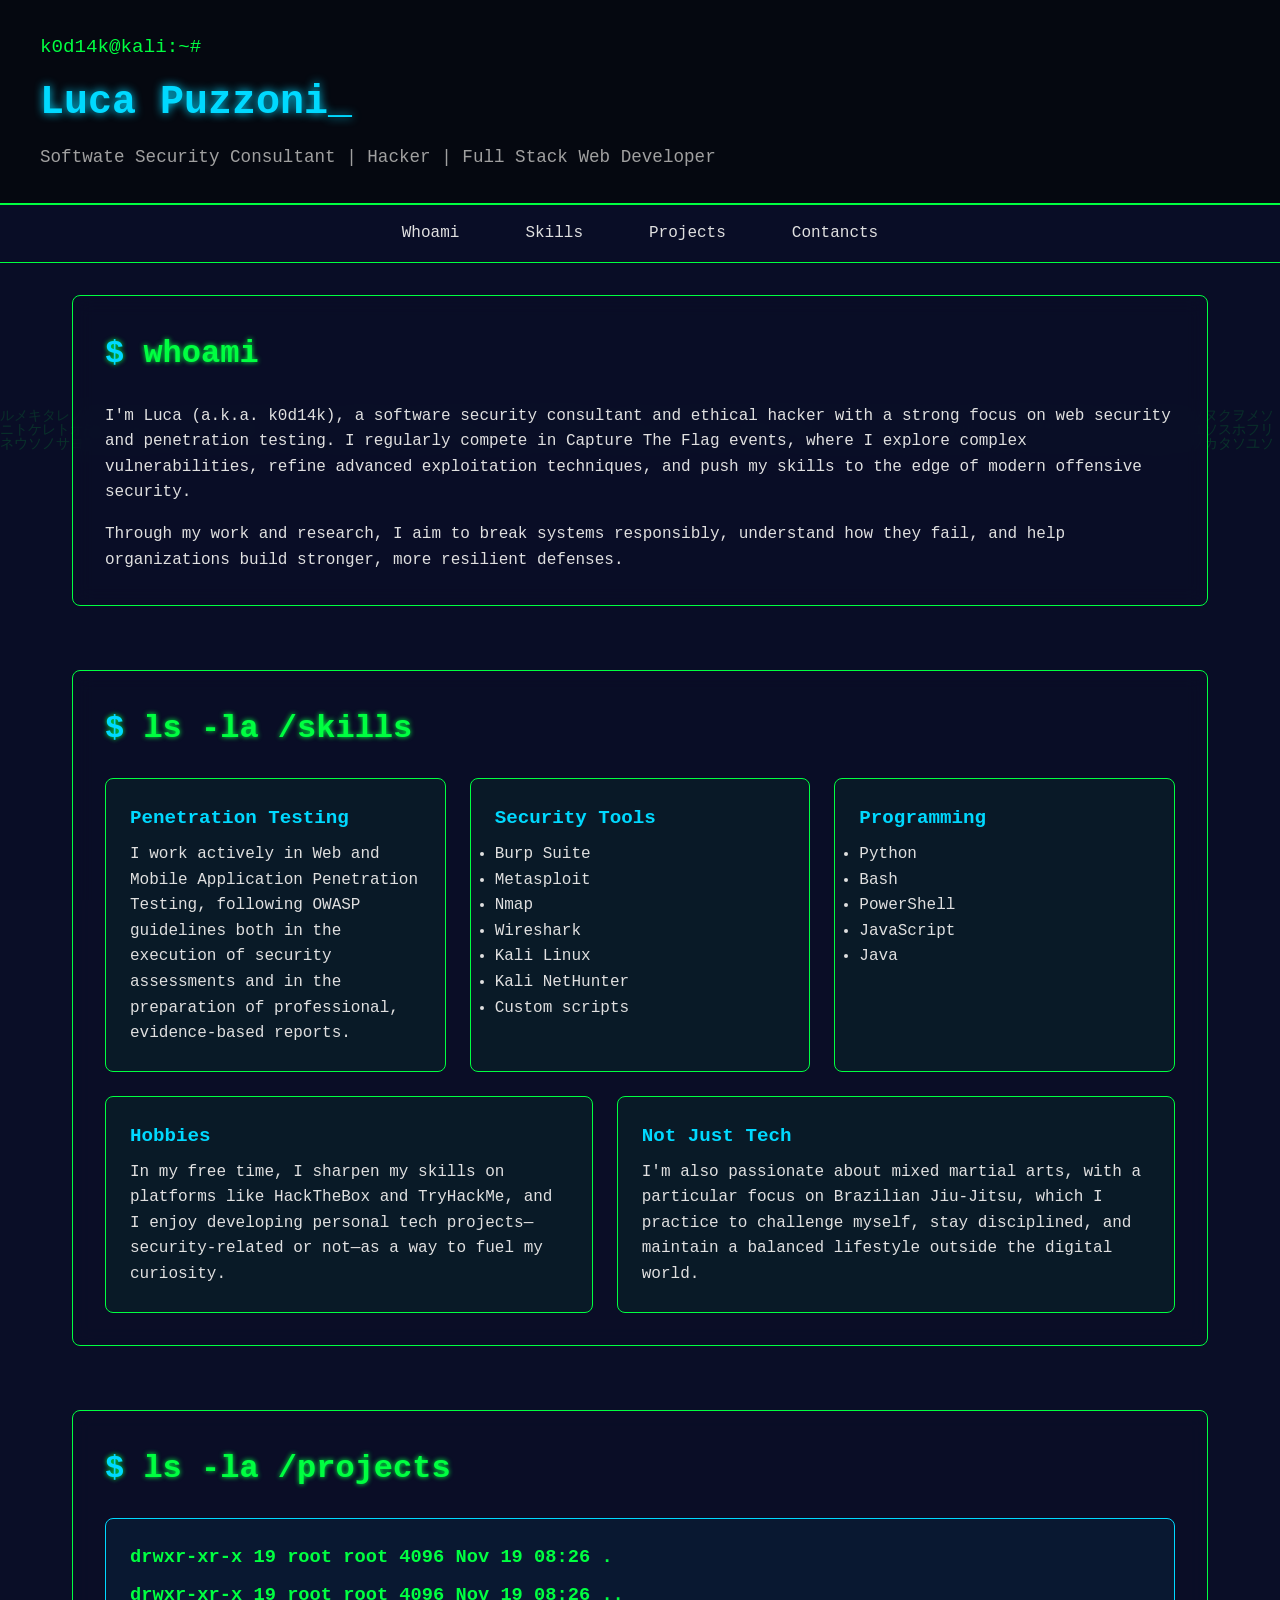
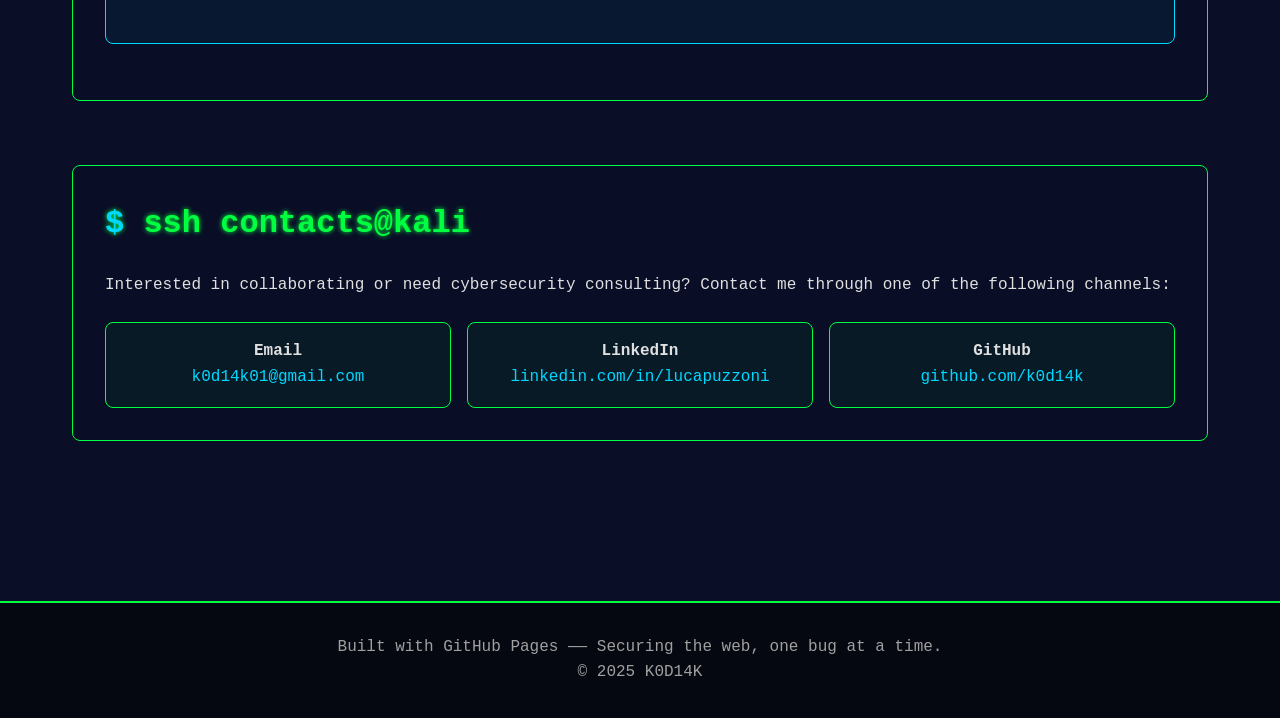
==== index.html @ 0f920804 "pushing" ====
<!DOCTYPE html>
<html lang="it">
<head>
    <meta charset="UTF-8">
    <meta name="viewport" content="width=device-width, initial-scale=1.0">
    <title>K0D14K</title>
    <link rel="stylesheet" href="static/style.css">
    <link rel="shortcut icon" href="static/images/favicon.png" type="image/x-icon">
</head>
<body>
    <canvas class="matrix-bg" id="matrix"></canvas>

    <header>
        <div class="header-content">
            <div class="terminal-prompt">k0d14k@kali:~#</div>
            <h1>Luca Puzzoni<span class="typing-cursor">_</span></h1>
            <p class="subtitle">Softwate Security Consultant | Hacker | Full Stack Web Developer</p>
        </div>
    </header>

    <nav>
        <ul>
            <li><a href="#about">Whoami</a></li>
            <li><a href="#skills">Skills</a></li>
            <li><a href="#projects">Projects</a></li>
            <li><a href="#contact">Contancts</a></li>
        </ul>
    </nav>

    <main>
        <section id="about">
            <h2>whoami</h2>
            <p>
                I'm Luca (a.k.a. k0d14k), a software security consultant and ethical hacker with a strong focus on web security and penetration testing. 
                I regularly compete in Capture The Flag events, where I explore complex vulnerabilities, refine advanced exploitation techniques, and push my 
                skills to the edge of modern offensive security.</p>
            <p style="margin-top: 1rem;">
                Through my work and research, I aim to break systems responsibly, understand how they fail, 
                and help organizations build stronger, more resilient defenses.
            </p>
        </section>

        <section id="skills">
            <h2>ls -la /skills</h2>
            <div class="skills-grid">
                <div class="skill-card">
                    <h3>Penetration Testing</h3>
                    <p>
                        I work actively in Web and Mobile Application Penetration Testing, following OWASP guidelines both in the execution of security 
                        assessments and in the preparation of professional, evidence-based reports.
                    </p>
                </div>
                <div class="skill-card">
                    <h3>Security Tools</h3>
                    <p>
                        <ul>
                            <li>Burp Suite</li>
                            <li>Metasploit</li>
                            <li>Nmap</li>
                            <li>Wireshark</li>
                            <li>Kali Linux</li>
                            <li>Kali NetHunter</li>
                            <li>Custom scripts</li>
                        </ul>
                    </p>
                </div>
                <div class="skill-card">
                    <h3>Programming</h3>
                    <p>
                        <ul>
                            <li>Python</li>
                            <li>Bash</li>
                            <li>PowerShell</li>
                            <li>JavaScript</li>
                            <li>Java</li>
                        </ul>
                    </p>
                </div>
                <div class="special-row">
                    <div class="skill-card" id="pivot-1">
                    <h3>Hobbies</h3>
                    <p>
                        In my free time, I sharpen my skills on platforms like HackTheBox and TryHackMe, and I enjoy developing personal tech 
                        projects—security-related or not—as a way to fuel my curiosity.
                    </p>
                </div>
                <div class="skill-card" id="pivot-2">
                    <h3>Not Just Tech</h3>
                    <p>
                        I'm also passionate about mixed martial arts, with a particular focus on Brazilian Jiu-Jitsu, which I practice to challenge 
                        myself, stay disciplined, and maintain a balanced lifestyle outside the digital world.
                    </p>
                </div>
                </div>
            </div>
        </section>

        <section id="projects">
            <h2>ls -la /projects</h2>
            <div class="project">
                <h3>drwxr-xr-x  19 root root  4096 Nov 19 08:26 .</h3>
                <h3>drwxr-xr-x  19 root root  4096 Nov 19 08:26 ..</h3>
            </div>
        </section>

        <section id="contact">
            <h2>ssh contacts@kali</h2>
            <p>Interested in collaborating or need cybersecurity consulting? Contact me through one of the following channels:</p>
            <div class="contact-grid">
                <div class="contact-item">
                    <strong>Email</strong><br>
                    <a href="mailto:k0d14k01@gmail.com">k0d14k01@gmail.com</a>
                </div>
                <div class="contact-item">
                    <strong>LinkedIn</strong><br>
                    <a href="https://linkedin.com/in/lucapuzzoni" target="_blank">linkedin.com/in/lucapuzzoni</a>
                </div>
                <div class="contact-item">
                    <strong>GitHub</strong><br>
                    <a href="https://github.com/k0d14k" target="_blank">github.com/k0d14k</a>
                </div>
            </div>
        </section>
    </main>

    <footer>
        <p>Built with GitHub Pages —— Securing the web, one bug at a time.</p>
        <p>&copy; 2025 K0D14K</p>
    </footer>

    <script>
        // Matrix rain effect
        const canvas = document.getElementById('matrix');
        const ctx = canvas.getContext('2d');

        canvas.width = window.innerWidth;
        canvas.height = window.innerHeight;

        const chars = '01アイウエオカキクケコサシスセソタチツテトナニヌネノハヒフヘホマミムメモヤユヨラリルレロワヲン';
        const fontSize = 14;
        const columns = canvas.width / fontSize;
        const drops = Array(Math.floor(columns)).fill(1);

        function drawMatrix() {
            ctx.fillStyle = 'rgba(10, 14, 39, 0.05)';
            ctx.fillRect(0, 0, canvas.width, canvas.height);

            ctx.fillStyle = '#00ff41';
            ctx.font = fontSize + 'px monospace';

            for (let i = 0; i < drops.length; i++) {
                const text = chars[Math.floor(Math.random() * chars.length)];
                ctx.fillText(text, i * fontSize, drops[i] * fontSize);

                if (drops[i] * fontSize > canvas.height && Math.random() > 0.975) {
                    drops[i] = 0;
                }
                drops[i]++;
            }
        }

        setInterval(drawMatrix, 50);

        window.addEventListener('resize', () => {
            canvas.width = window.innerWidth;
            canvas.height = window.innerHeight;
        });

        // Smooth scrolling
        document.querySelectorAll('nav a').forEach(anchor => {
            anchor.addEventListener('click', function(e) {
                e.preventDefault();
                const target = document.querySelector(this.getAttribute('href'));
                target.scrollIntoView({ behavior: 'smooth', block: 'start' });
            });
        });
    </script>
</body>
</html>
---- static/style.css ----
* {
    margin: 0;
    padding: 0;
    box-sizing: border-box;
}

:root {
    --bg-dark: #0a0e27;
    --bg-darker: #050810;
    --terminal-green: #00ff41;
    --accent-cyan: #00d9ff;
    --text-primary: #e0e0e0;
    --text-secondary: #a0a0a0;
}

body {
    font-family: 'Courier New', monospace;
    background: var(--bg-dark);
    color: var(--text-primary);
    line-height: 1.6;
    overflow-x: hidden;
}

.matrix-bg {
    position: fixed;
    top: 0;
    left: 0;
    width: 100%;
    height: 100%;
    opacity: 0.15;
    z-index: 0;
    pointer-events: none;
}

header {
    background: var(--bg-darker);
    padding: 2rem;
    border-bottom: 2px solid var(--terminal-green);
    position: relative;
    z-index: 10;
}

.header-content {
    max-width: 1200px;
    margin: 0 auto;
}

.terminal-prompt {
    color: var(--terminal-green);
    font-size: 1.2rem;
    margin-bottom: 0.5rem;
}

h1 {
    font-size: 2.5rem;
    color: var(--accent-cyan);
    text-shadow: 0 0 10px var(--accent-cyan);
    margin-bottom: 0.5rem;
}

.subtitle {
    color: var(--text-secondary);
    font-size: 1.1rem;
}

nav {
    background: rgba(10, 14, 39, 0.9);
    padding: 1rem;
    position: sticky;
    top: 0;
    z-index: 100;
    backdrop-filter: blur(10px);
    border-bottom: 1px solid var(--terminal-green);
}

nav ul {
    list-style: none;
    display: flex;
    justify-content: center;
    gap: 2rem;
    flex-wrap: wrap;
}

nav a {
    color: var(--text-primary);
    text-decoration: none;
    transition: all 0.3s;
    padding: 0.5rem 1rem;
    border: 1px solid transparent;
}

nav a:hover {
    color: var(--terminal-green);
    border: 1px solid var(--terminal-green);
    box-shadow: 0 0 10px var(--terminal-green);
}

main {
    max-width: 1200px;
    margin: 0 auto;
    padding: 2rem;
    position: relative;
    z-index: 1;
}

section {
    margin-bottom: 4rem;
    background: rgba(10, 14, 39, 0.6);
    padding: 2rem;
    border: 1px solid var(--terminal-green);
    border-radius: 8px;
    backdrop-filter: blur(10px);
}

h2 {
    color: var(--terminal-green);
    font-size: 2rem;
    margin-bottom: 1.5rem;
    text-shadow: 0 0 5px var(--terminal-green);
}

h2::before {
    content: "$ ";
    color: var(--accent-cyan);
}

.manifesto-quote {
    border-left: 3px solid var(--accent-cyan);
    padding-left: 1.5rem;
    margin: 2rem 0;
    font-style: italic;
    color: var(--text-secondary);
    background: rgba(0, 217, 255, 0.05);
    padding: 1.5rem;
    border-radius: 4px;
}

.skills-grid {
    display: grid;
    grid-template-columns: repeat(auto-fit, minmax(250px, 1fr));
    margin-top: 1.5rem;
    gap: 1.5rem;
}

.special-row {
  display: flex;
  width: 314%;
  justify-items: center;
}

#pivot-1 {
    margin-right: 0.75rem;
}

#pivot-2 {
    margin-left: 0.75rem;
}


.skill-card {
    background: rgba(0, 255, 65, 0.05);
    border: 1px solid var(--terminal-green);
    padding: 1.5rem;
    border-radius: 8px;
    transition: all 0.3s;
}

.skill-card:hover {
    transform: translateY(-5px);
    box-shadow: 0 5px 20px rgba(0, 255, 65, 0.3);
    border-color: var(--accent-cyan);
}

.skill-card h3 {
    color: var(--accent-cyan);
    margin-bottom: 0.5rem;
    font-size: 1.2rem;
}

.project {
    background: rgba(0, 217, 255, 0.05);
    border: 1px solid var(--accent-cyan);
    padding: 1.5rem;
    margin-bottom: 1.5rem;
    border-radius: 8px;
    transition: all 0.3s;
}

.project:hover {
    box-shadow: 0 5px 20px rgba(0, 217, 255, 0.3);
}

.project h3 {
    color: var(--terminal-green);
    margin-bottom: 0.5rem;
}

.contact-grid {
    display: grid;
    grid-template-columns: repeat(auto-fit, minmax(200px, 1fr));
    gap: 1rem;
    margin-top: 1.5rem;
}

.contact-item {
    background: rgba(0, 255, 65, 0.05);
    padding: 1rem;
    border: 1px solid var(--terminal-green);
    border-radius: 8px;
    text-align: center;
    transition: all 0.3s;
}

.contact-item:hover {
    transform: scale(1.05);
    box-shadow: 0 0 15px var(--terminal-green);
}

.contact-item a {
    color: var(--accent-cyan);
    text-decoration: none;
    display: block;
}

footer {
    background: var(--bg-darker);
    padding: 2rem;
    text-align: center;
    border-top: 2px solid var(--terminal-green);
    color: var(--text-secondary);
    margin-top: 4rem;
}

.typing-cursor {
    animation: blink 1s infinite;
}

@keyframes blink {
    0%, 50% { opacity: 1; }
    51%, 100% { opacity: 0; }
}

@media (max-width: 768px) {
    h1 {
        font-size: 2rem;
    }

    nav ul {
        flex-direction: column;
        gap: 0.5rem;
    }

    section {
        padding: 1.5rem;
    }
}
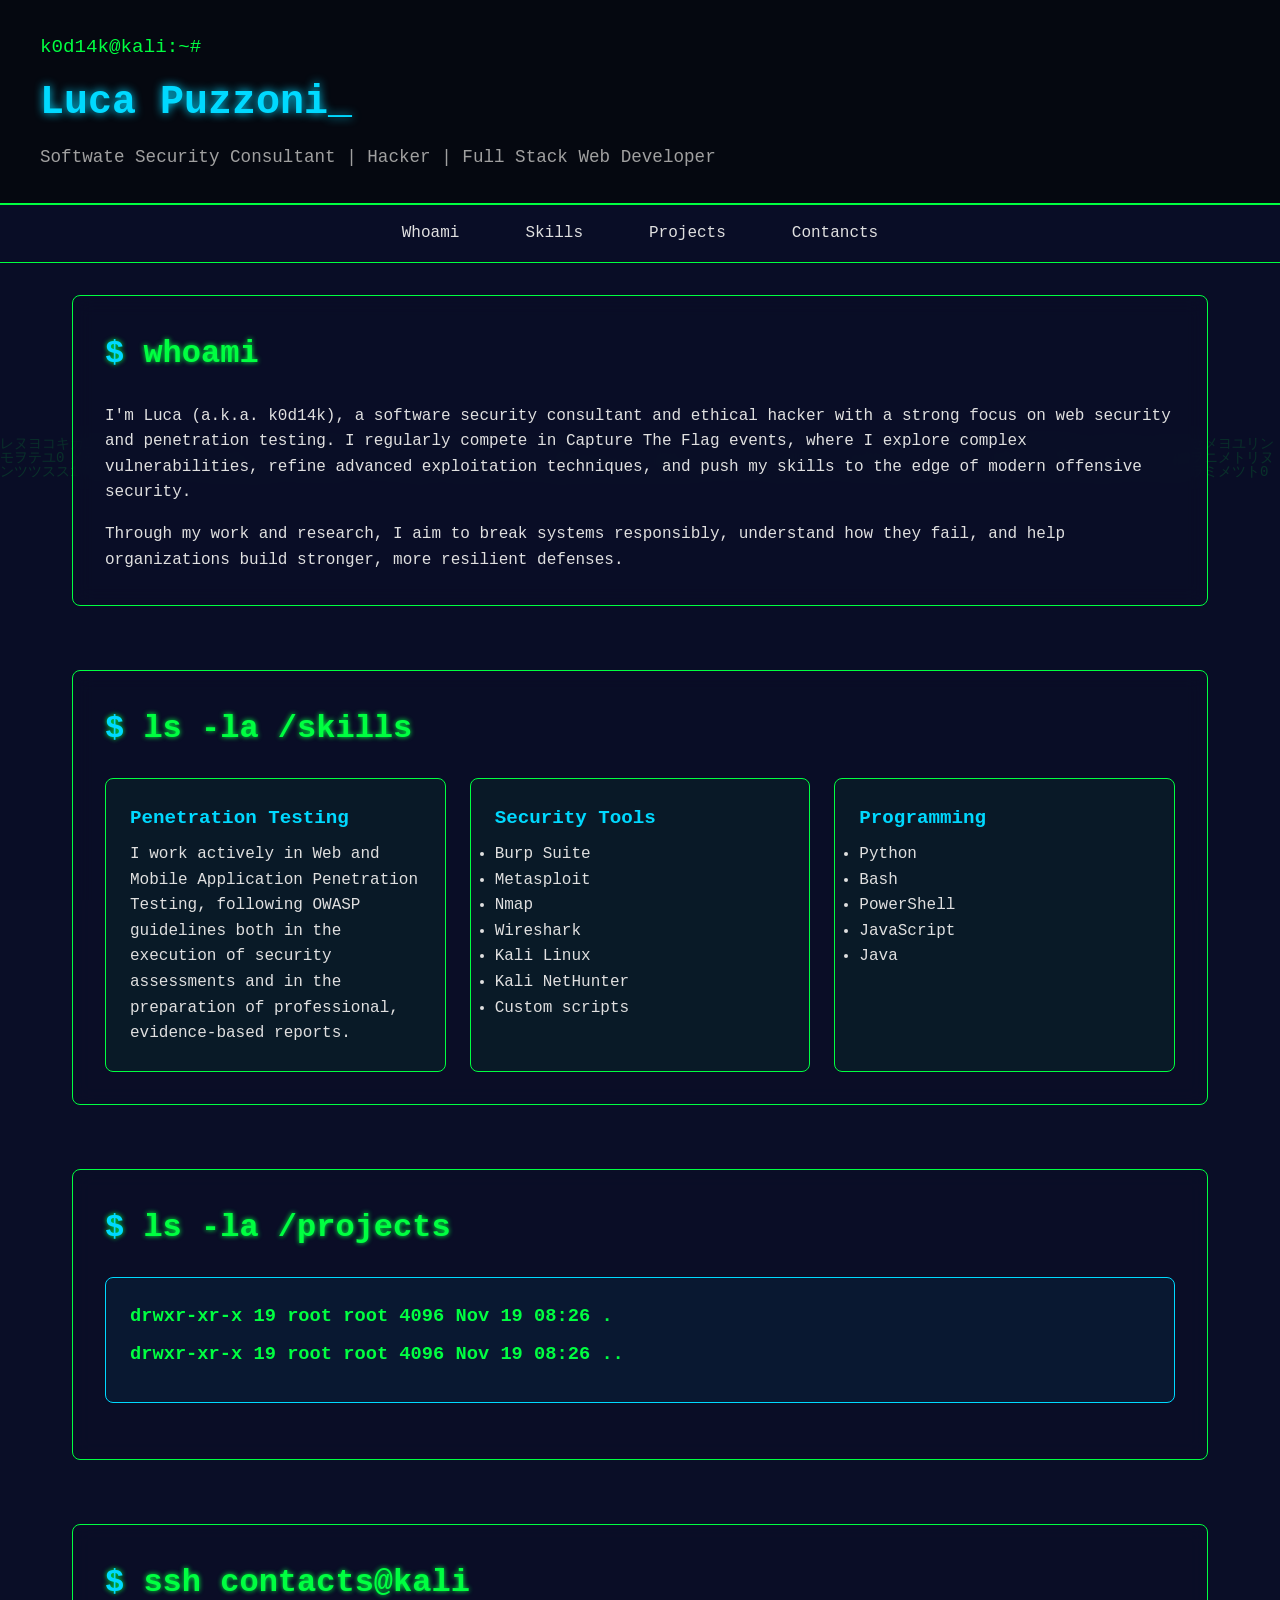
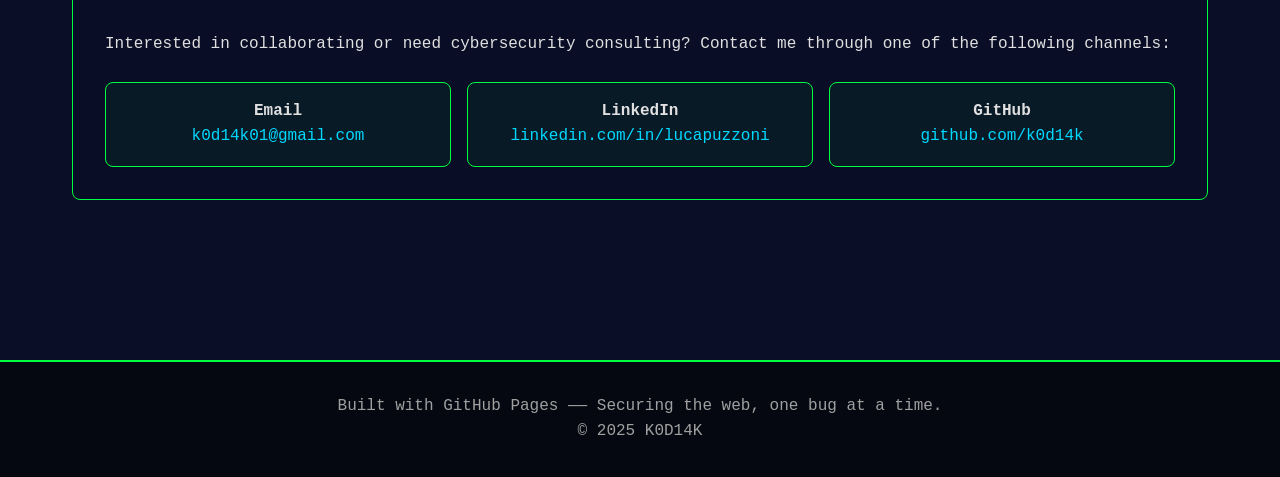
==== commit be431c01: "final fixes" ====
--- a/index.html
+++ b/index.html
@@ -75,22 +75,6 @@
                             <li>Java</li>
                         </ul>
                     </p>
-                </div>
-                <div class="special-row">
-                    <div class="skill-card" id="pivot-1">
-                    <h3>Hobbies</h3>
-                    <p>
-                        In my free time, I sharpen my skills on platforms like HackTheBox and TryHackMe, and I enjoy developing personal tech 
-                        projects—security-related or not—as a way to fuel my curiosity.
-                    </p>
-                </div>
-                <div class="skill-card" id="pivot-2">
-                    <h3>Not Just Tech</h3>
-                    <p>
-                        I'm also passionate about mixed martial arts, with a particular focus on Brazilian Jiu-Jitsu, which I practice to challenge 
-                        myself, stay disciplined, and maintain a balanced lifestyle outside the digital world.
-                    </p>
-                </div>
                 </div>
             </div>
         </section>
--- a/static/style.css
+++ b/static/style.css
@@ -142,21 +142,6 @@
     gap: 1.5rem;
 }
 
-.special-row {
-  display: flex;
-  width: 314%;
-  justify-items: center;
-}
-
-#pivot-1 {
-    margin-right: 0.75rem;
-}
-
-#pivot-2 {
-    margin-left: 0.75rem;
-}
-
-
 .skill-card {
     background: rgba(0, 255, 65, 0.05);
     border: 1px solid var(--terminal-green);
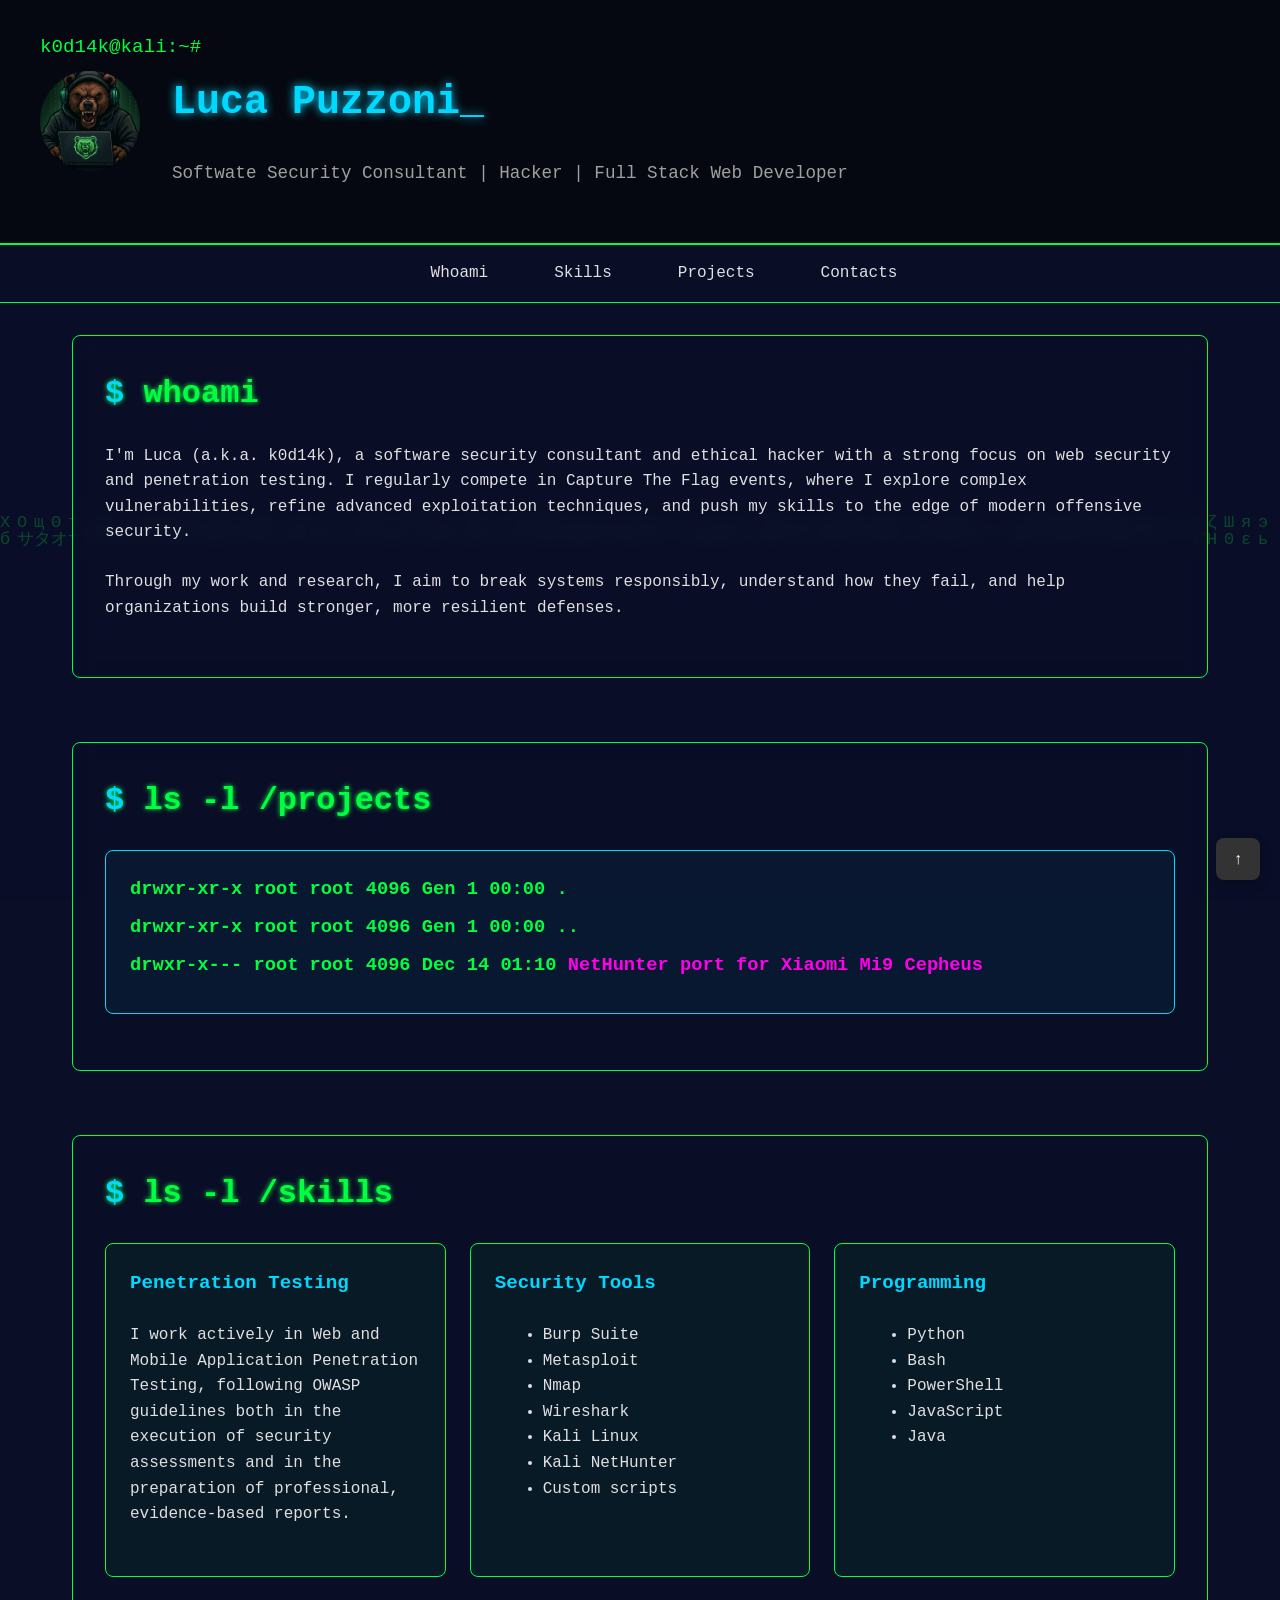
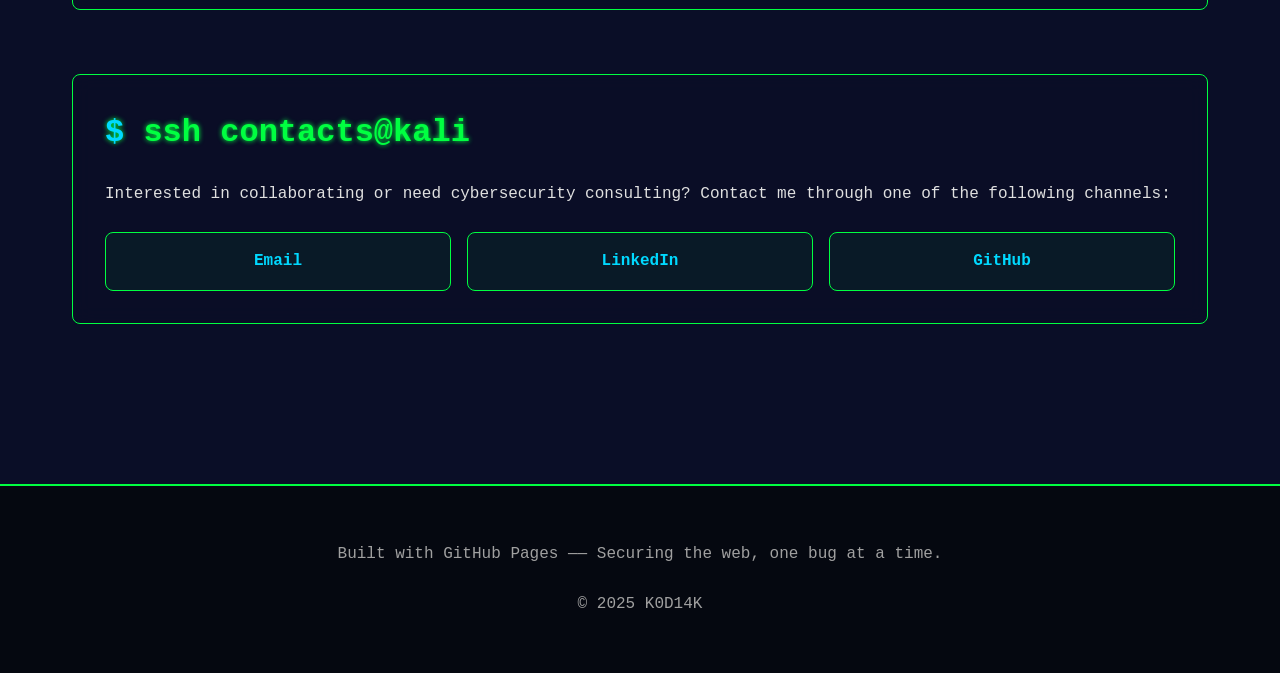
==== commit 68f38b06: "cepheus nethunter" ====
--- a/index.html
+++ b/index.html
@@ -4,8 +4,8 @@
     <meta charset="UTF-8">
     <meta name="viewport" content="width=device-width, initial-scale=1.0">
     <title>K0D14K</title>
-    <link rel="stylesheet" href="static/style.css">
-    <link rel="shortcut icon" href="static/images/favicon.png" type="image/x-icon">
+    <link rel="stylesheet" href="/static/style.css">
+    <link rel="shortcut icon" href="/static/images/favicon.png" type="image/x-icon">
 </head>
 <body>
     <canvas class="matrix-bg" id="matrix"></canvas>
@@ -13,8 +13,14 @@
     <header>
         <div class="header-content">
             <div class="terminal-prompt">k0d14k@kali:~#</div>
-            <h1>Luca Puzzoni<span class="typing-cursor">_</span></h1>
-            <p class="subtitle">Softwate Security Consultant | Hacker | Full Stack Web Developer</p>
+            <div class="img-text">
+                <img src="/static/images/avatar.png" width="100rem">
+                <div class="text">
+                    <h1>Luca Puzzoni<span class="typing-cursor">_</span></h1>
+                    <p class="subtitle">Softwate Security Consultant | Hacker | Full Stack Web Developer</p>
+                </div>
+            </div>
+            
         </div>
     </header>
 
@@ -23,9 +29,11 @@
             <li><a href="#about">Whoami</a></li>
             <li><a href="#skills">Skills</a></li>
             <li><a href="#projects">Projects</a></li>
-            <li><a href="#contact">Contancts</a></li>
+            <li><a href="#contact">Contacts</a></li>
         </ul>
     </nav>
+
+    <button id="backToTop">↑</button>
 
     <main>
         <section id="about">
@@ -40,8 +48,21 @@
             </p>
         </section>
 
+        <section id="projects">
+            <h2>ls -l /projects</h2>
+            <div class="project">
+                <h3>drwxr-xr-x root root  4096 Gen 1 00:00 .</h3>
+                <h3>drwxr-xr-x root root  4096 Gen 1 00:00 ..</h3>
+                <a href="projects/mi9-fifteen-nh/mi9-fifteen-nh.html" class="link">
+                    <h3>
+                        drwxr-x---  root root  4096 Dec  14 01:10 <span class="item">NetHunter port for Xiaomi Mi9 Cepheus</span>
+                    </h3>
+                </a>
+            </div>
+        </section>
+
         <section id="skills">
-            <h2>ls -la /skills</h2>
+            <h2>ls -l /skills</h2>
             <div class="skills-grid">
                 <div class="skill-card">
                     <h3>Penetration Testing</h3>
@@ -79,29 +100,24 @@
             </div>
         </section>
 
-        <section id="projects">
-            <h2>ls -la /projects</h2>
-            <div class="project">
-                <h3>drwxr-xr-x  19 root root  4096 Nov 19 08:26 .</h3>
-                <h3>drwxr-xr-x  19 root root  4096 Nov 19 08:26 ..</h3>
-            </div>
-        </section>
-
         <section id="contact">
             <h2>ssh contacts@kali</h2>
             <p>Interested in collaborating or need cybersecurity consulting? Contact me through one of the following channels:</p>
             <div class="contact-grid">
                 <div class="contact-item">
-                    <strong>Email</strong><br>
-                    <a href="mailto:k0d14k01@gmail.com">k0d14k01@gmail.com</a>
+                    <a href="mailto:k0d14k01@gmail.com">
+                        <strong>Email</strong>
+                    </a>
                 </div>
                 <div class="contact-item">
-                    <strong>LinkedIn</strong><br>
-                    <a href="https://linkedin.com/in/lucapuzzoni" target="_blank">linkedin.com/in/lucapuzzoni</a>
+                    <a href="https://linkedin.com/in/lucapuzzoni" target="_blank">
+                        <strong>LinkedIn</strong>
+                    </a>
                 </div>
                 <div class="contact-item">
-                    <strong>GitHub</strong><br>
-                    <a href="https://github.com/k0d14k" target="_blank">github.com/k0d14k</a>
+                    <a href="https://github.com/k0d14k" target="_blank">
+                        <strong>GitHub</strong>
+                    </a>
                 </div>
             </div>
         </section>
@@ -112,52 +128,6 @@
         <p>&copy; 2025 K0D14K</p>
     </footer>
 
-    <script>
-        // Matrix rain effect
-        const canvas = document.getElementById('matrix');
-        const ctx = canvas.getContext('2d');
-
-        canvas.width = window.innerWidth;
-        canvas.height = window.innerHeight;
-
-        const chars = '01アイウエオカキクケコサシスセソタチツテトナニヌネノハヒフヘホマミムメモヤユヨラリルレロワヲン';
-        const fontSize = 14;
-        const columns = canvas.width / fontSize;
-        const drops = Array(Math.floor(columns)).fill(1);
-
-        function drawMatrix() {
-            ctx.fillStyle = 'rgba(10, 14, 39, 0.05)';
-            ctx.fillRect(0, 0, canvas.width, canvas.height);
-
-            ctx.fillStyle = '#00ff41';
-            ctx.font = fontSize + 'px monospace';
-
-            for (let i = 0; i < drops.length; i++) {
-                const text = chars[Math.floor(Math.random() * chars.length)];
-                ctx.fillText(text, i * fontSize, drops[i] * fontSize);
-
-                if (drops[i] * fontSize > canvas.height && Math.random() > 0.975) {
-                    drops[i] = 0;
-                }
-                drops[i]++;
-            }
-        }
-
-        setInterval(drawMatrix, 50);
-
-        window.addEventListener('resize', () => {
-            canvas.width = window.innerWidth;
-            canvas.height = window.innerHeight;
-        });
-
-        // Smooth scrolling
-        document.querySelectorAll('nav a').forEach(anchor => {
-            anchor.addEventListener('click', function(e) {
-                e.preventDefault();
-                const target = document.querySelector(this.getAttribute('href'));
-                target.scrollIntoView({ behavior: 'smooth', block: 'start' });
-            });
-        });
-    </script>
+    <script src="/static/script.js"></script>
 </body>
 </html>
--- a/static/style.css
+++ b/static/style.css
@@ -11,6 +11,7 @@
     --accent-cyan: #00d9ff;
     --text-primary: #e0e0e0;
     --text-secondary: #a0a0a0;
+    --text-list: #ff00ea;
 }
 
 body {
@@ -21,13 +22,17 @@
     overflow-x: hidden;
 }
 
+a {
+    color: #00ff41;
+}
+
 .matrix-bg {
     position: fixed;
     top: 0;
     left: 0;
     width: 100%;
     height: 100%;
-    opacity: 0.15;
+    opacity: 0.25;
     z-index: 0;
     pointer-events: none;
 }
@@ -238,4 +243,83 @@
     section {
         padding: 1.5rem;
     }
-}+}
+
+.link {
+    color: #00ff41;
+    text-decoration: none;
+}
+
+.callout {
+    padding: 1rem; 
+    border: solid;
+    margin-top: 1em;
+    margin-bottom: 1em;
+    border-radius: 1rem;
+}
+
+.warning { border-color: orange;}
+.warning > h4 { color: orange; }
+
+.info { border-color: cyan;}
+.info > h4 { color: cyan; }
+
+.code {
+    border: solid;
+    border-radius: 0.5rem;
+    border-color: gray;
+    background-color: black;
+    padding: 0.7rem;
+    margin: 1rem 0 1rem 0;
+}
+
+.highlight {
+    background-color: var(--terminal-green);
+    color: black;
+    padding-left: 0.3rem;
+    padding-right: 0.3em;
+}
+
+.item { color: var(--text-list) !important; }
+
+#backToTop {
+    position: fixed;
+    bottom: 20px;
+    right: 20px;
+    padding: 12px 18px;
+    font-size: 16px;
+    border: none;
+    border-radius: 8px;
+    background: #333;
+    color: #fff;
+    cursor: pointer;
+    box-shadow: 0 4px 12px rgba(0,0,0,0.2);
+    transition: background 0.3s ease;
+    z-index: 9999; /* sempre davanti */
+}
+
+#backToTop:hover {
+    background: #000;
+}
+
+.img-text {
+    display: flex;
+    align-items: flex-start;
+    gap: 2rem;
+}
+
+.img-text img {
+    height: auto;
+    object-fit: cover;
+}
+
+.img-text .text {
+    flex: 1;
+    line-height: 1.6;
+}
+
+ul, ol { margin-left: 3rem;}
+
+p { margin: 1.5rem 0 1.5rem 0; }
+
+.author { text-align: end !important; }
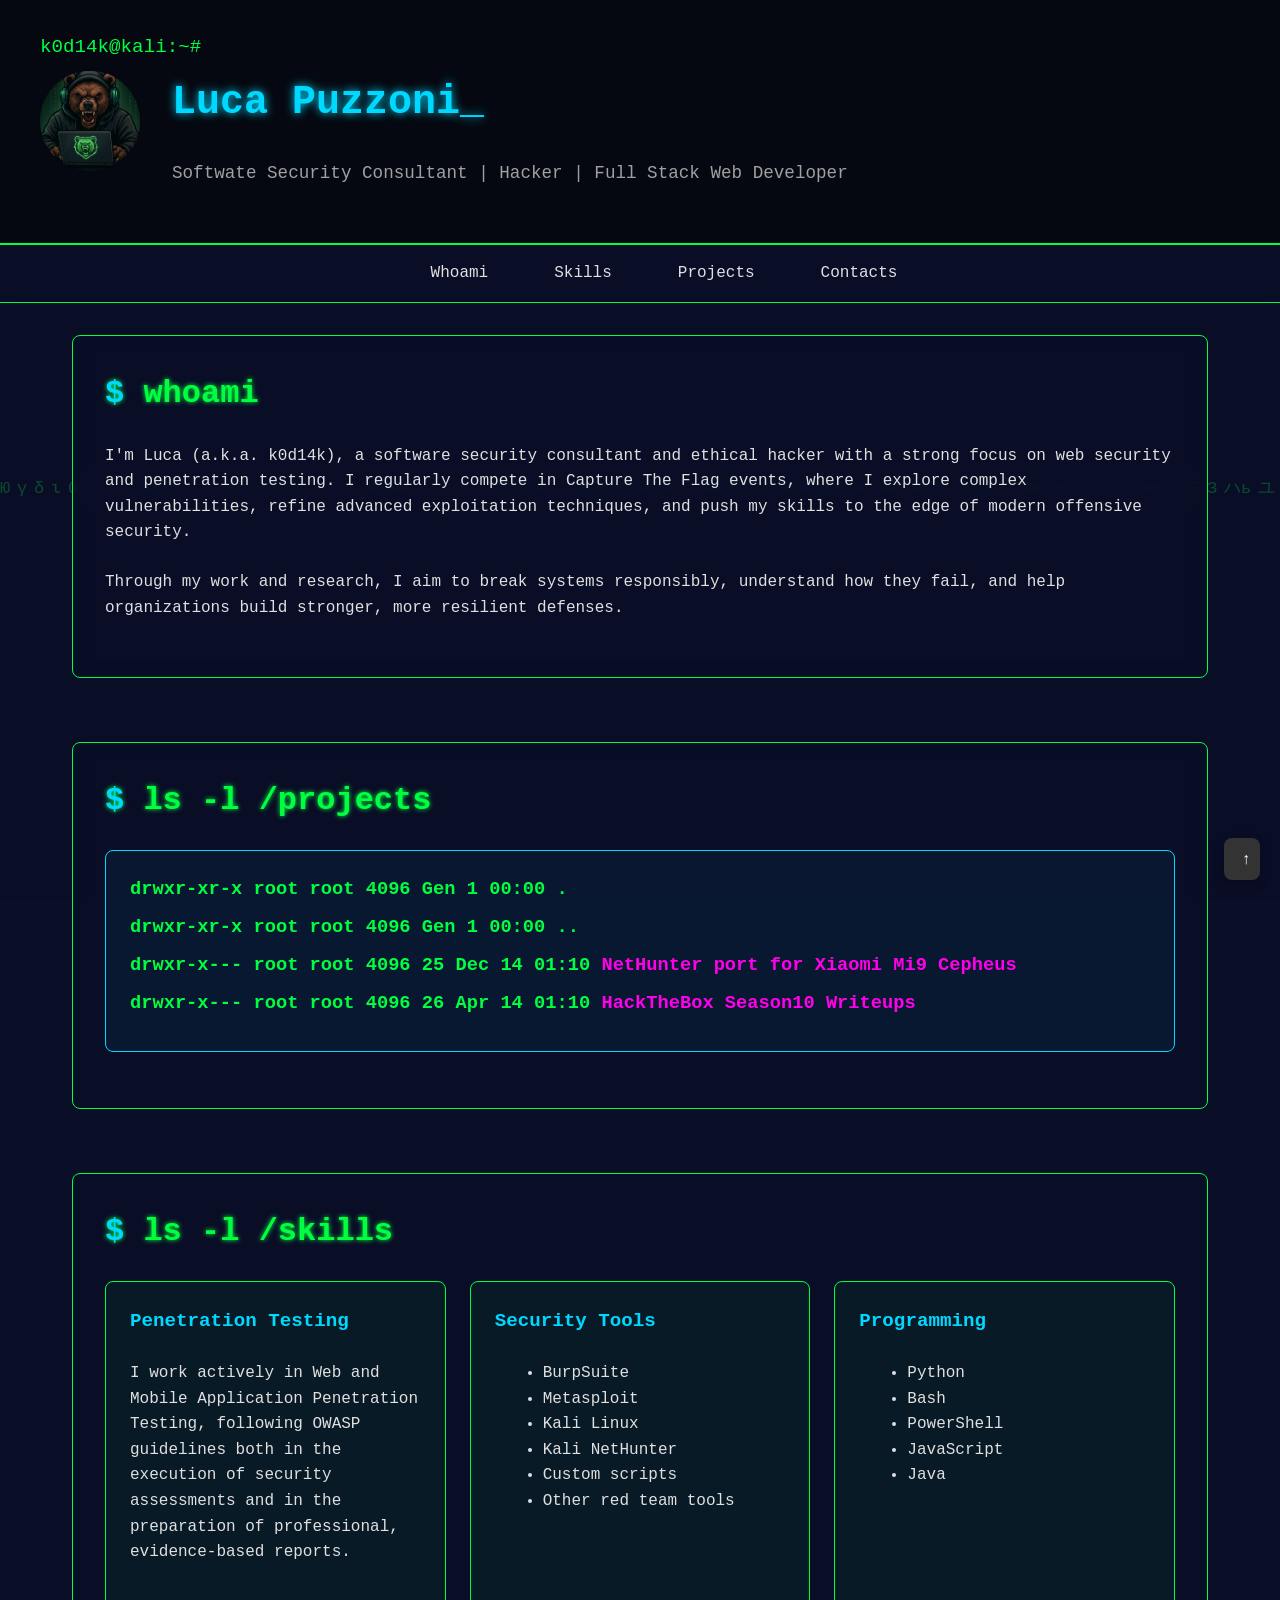
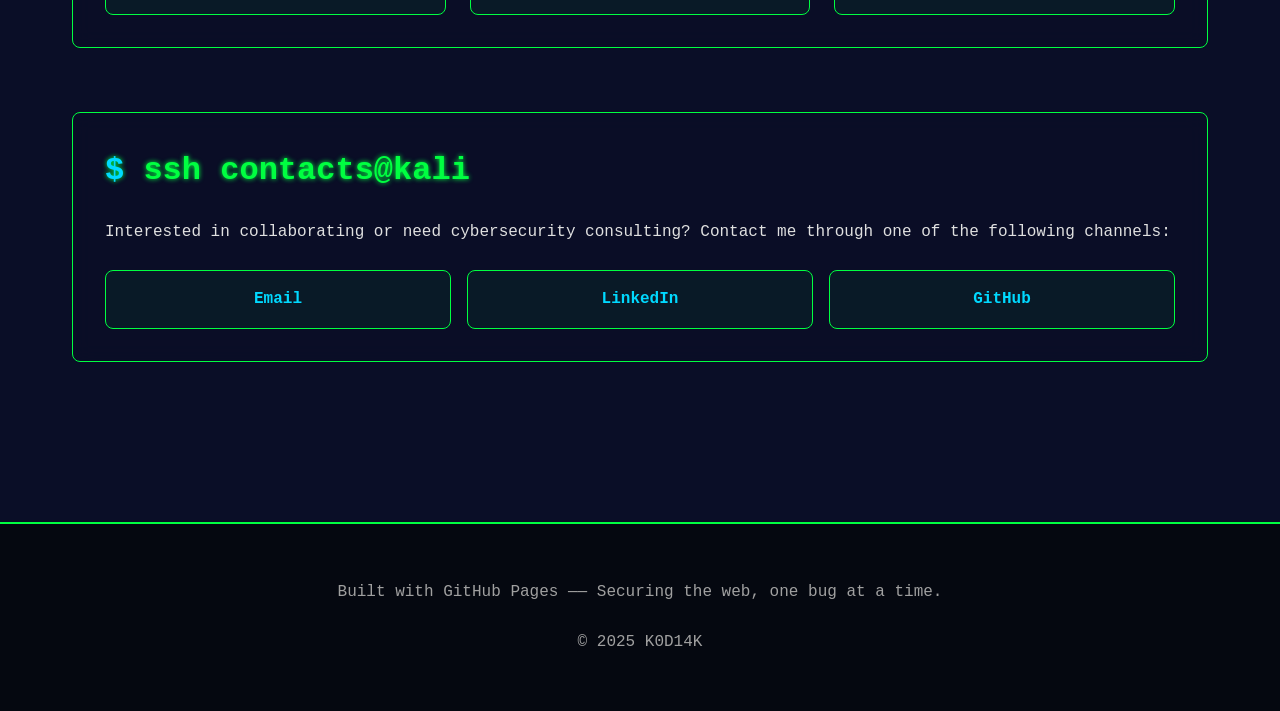
==== commit 923110ce: "uploading season 10" ====
--- a/index.html
+++ b/index.html
@@ -55,7 +55,12 @@
                 <h3>drwxr-xr-x root root  4096 Gen 1 00:00 ..</h3>
                 <a href="projects/mi9-fifteen-nh/mi9-fifteen-nh.html" class="link">
                     <h3>
-                        drwxr-x---  root root  4096 Dec  14 01:10 <span class="item">NetHunter port for Xiaomi Mi9 Cepheus</span>
+                        drwxr-x---  root root  4096 25 Dec  14 01:10 <span class="item">NetHunter port for Xiaomi Mi9 Cepheus</span>
+                    </h3>
+                </a>
+                <a href="projects/writeups/hackthebox/season10/season10.html" class="link">
+                    <h3>
+                        drwxr-x---  root root  4096 26 Apr  14 01:10 <span class="item">HackTheBox Season10 Writeups</span>
                     </h3>
                 </a>
             </div>
@@ -75,13 +80,12 @@
                     <h3>Security Tools</h3>
                     <p>
                         <ul>
-                            <li>Burp Suite</li>
+                            <li>BurpSuite</li>
                             <li>Metasploit</li>
-                            <li>Nmap</li>
-                            <li>Wireshark</li>
                             <li>Kali Linux</li>
                             <li>Kali NetHunter</li>
                             <li>Custom scripts</li>
+                            <li>Other red team tools</li>
                         </ul>
                     </p>
                 </div>
--- a/static/style.css
+++ b/static/style.css
@@ -271,6 +271,9 @@
     background-color: black;
     padding: 0.7rem;
     margin: 1rem 0 1rem 0;
+    text-align: start !important;
+    overflow: scroll;
+    width: 67rem;
 }
 
 .highlight {
@@ -296,6 +299,7 @@
     box-shadow: 0 4px 12px rgba(0,0,0,0.2);
     transition: background 0.3s ease;
     z-index: 9999; /* sempre davanti */
+    width: 2.5%;
 }
 
 #backToTop:hover {
@@ -322,4 +326,33 @@
 
 p { margin: 1.5rem 0 1.5rem 0; }
 
-.author { text-align: end !important; }+.author { text-align: end !important; }
+
+button {
+    display: inline-block;
+    padding: 12px 20px;
+    font-size: 16px;
+    font-weight: 600;
+    background: transparent;
+    color: rgba(9, 255, 0, 0.5);
+    border: 2px solid rgba(9, 255, 0, 0.5);
+    border-radius: 10px;
+    cursor: pointer;
+    text-decoration: none;
+    box-shadow: 0 4px 14px rgba(9, 255, 0, 0.5);
+    transition: all 0.2s ease;
+    margin-top: 1.5rem;
+    width: 100%;
+}
+
+button:hover {
+    transform: translateY(-2px);
+    box-shadow: 0 6px 20px rgba(9, 255, 0, 0.5);
+    background: rgba(9, 255, 0, 0.5);
+    color: #fff;
+}
+
+button:active {
+    transform: translateY(0);
+    box-shadow: 0 3px 10px rgba(79, 70, 229, 0.3);
+}
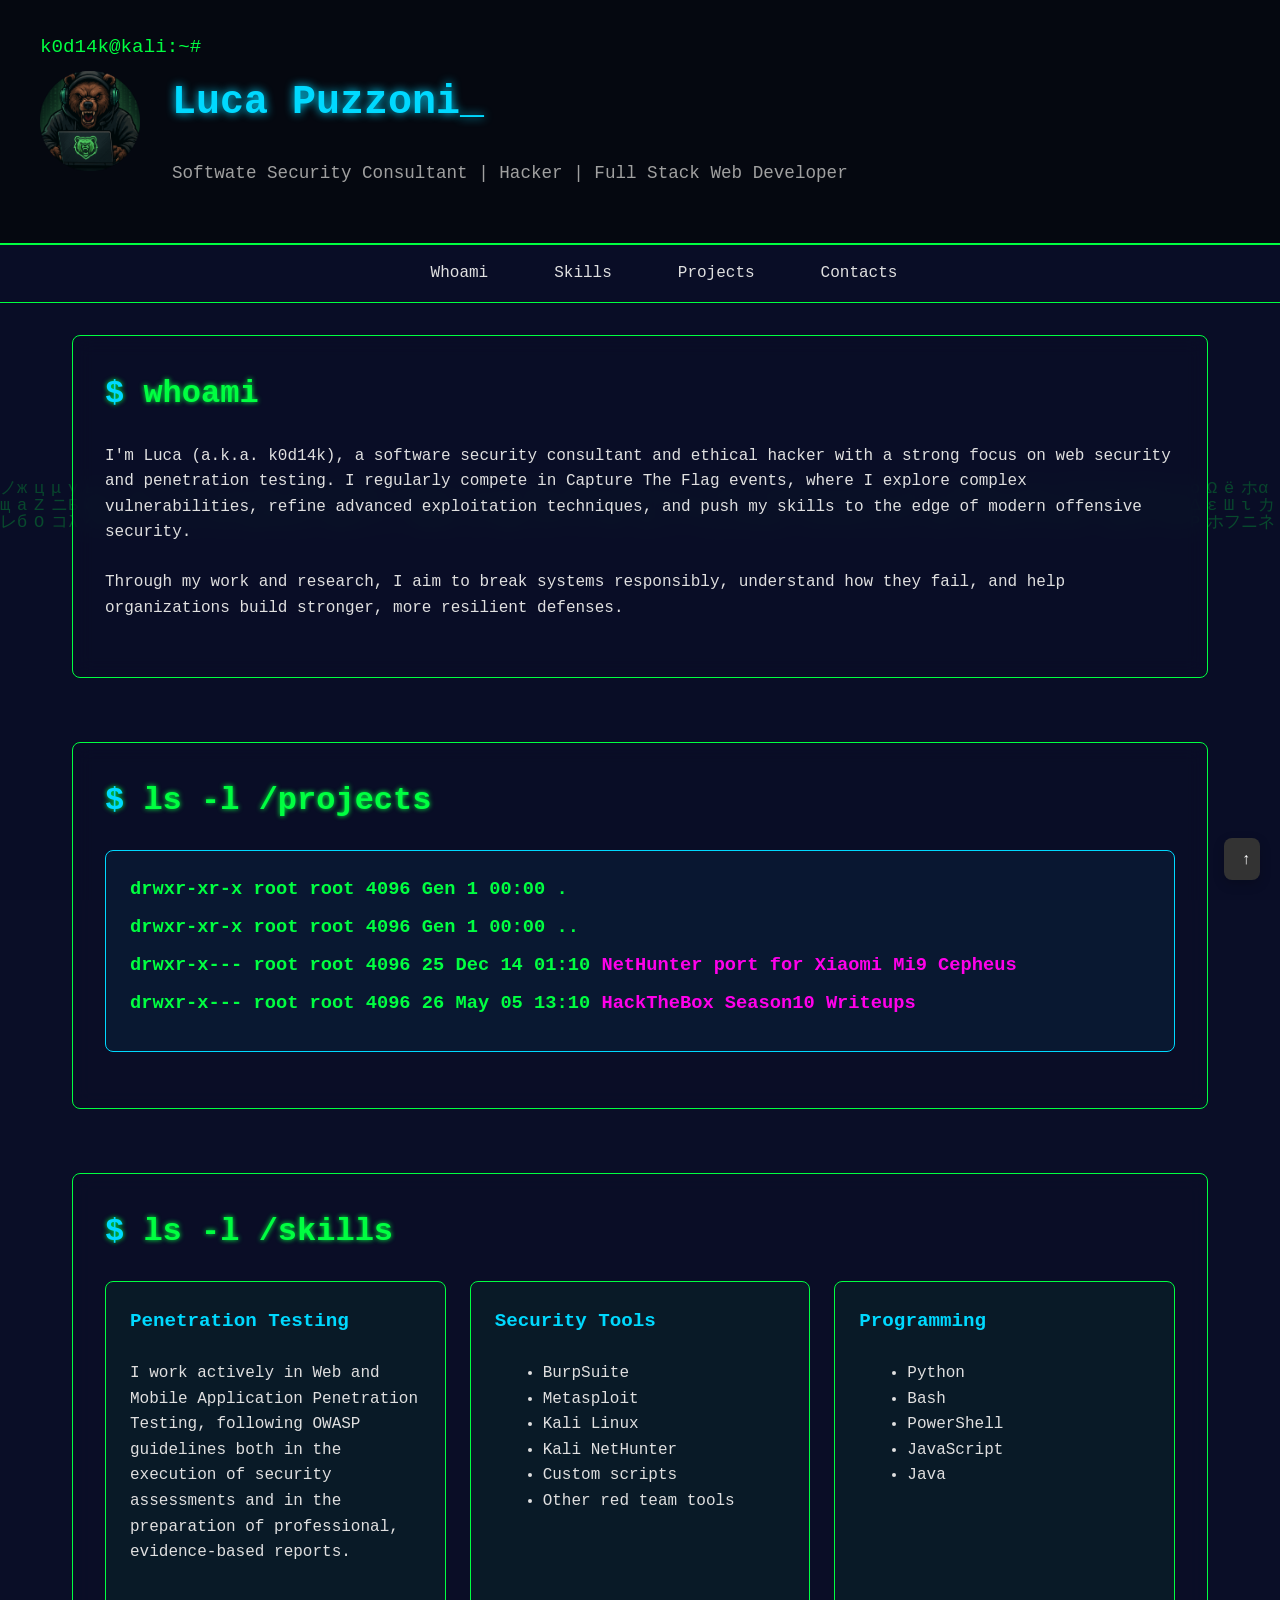
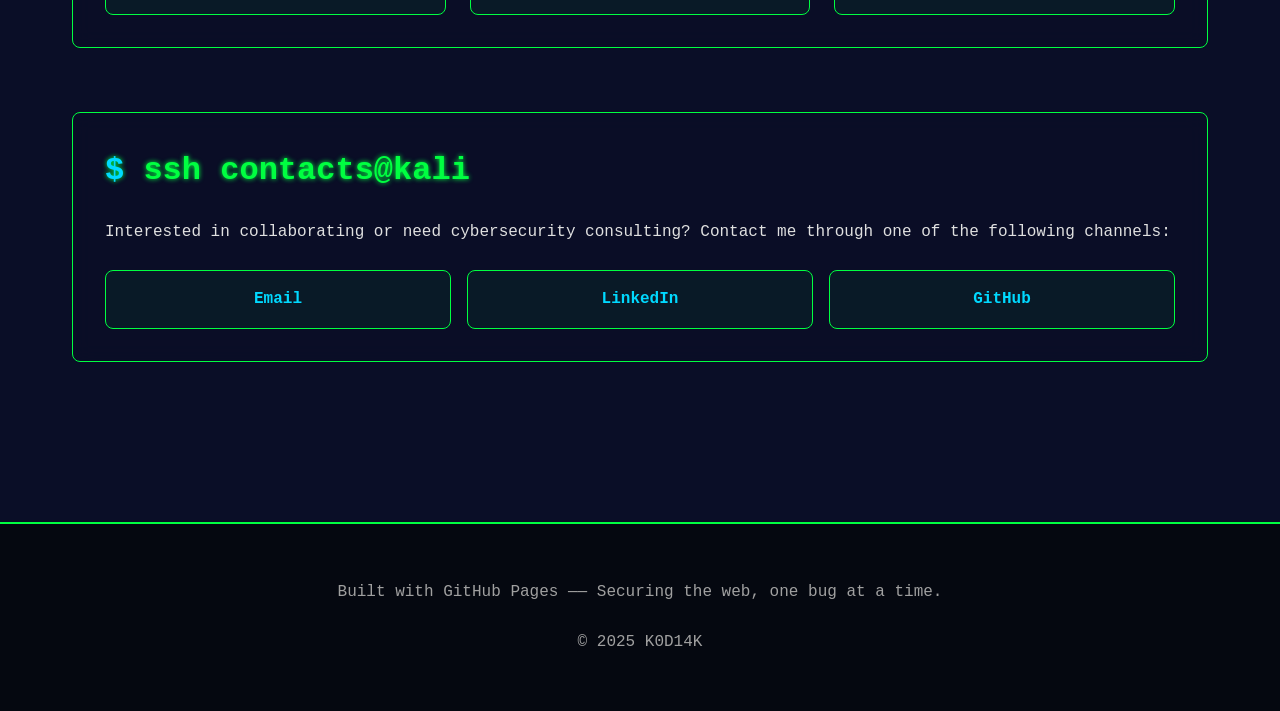
==== commit 1ed77c38: "Update datetime" ====
--- a/index.html
+++ b/index.html
@@ -60,7 +60,7 @@
                 </a>
                 <a href="projects/writeups/hackthebox/season10/season10.html" class="link">
                     <h3>
-                        drwxr-x---  root root  4096 26 Apr  14 01:10 <span class="item">HackTheBox Season10 Writeups</span>
+                        drwxr-x---  root root  4096 26 May  05 13:10 <span class="item">HackTheBox Season10 Writeups</span>
                     </h3>
                 </a>
             </div>
